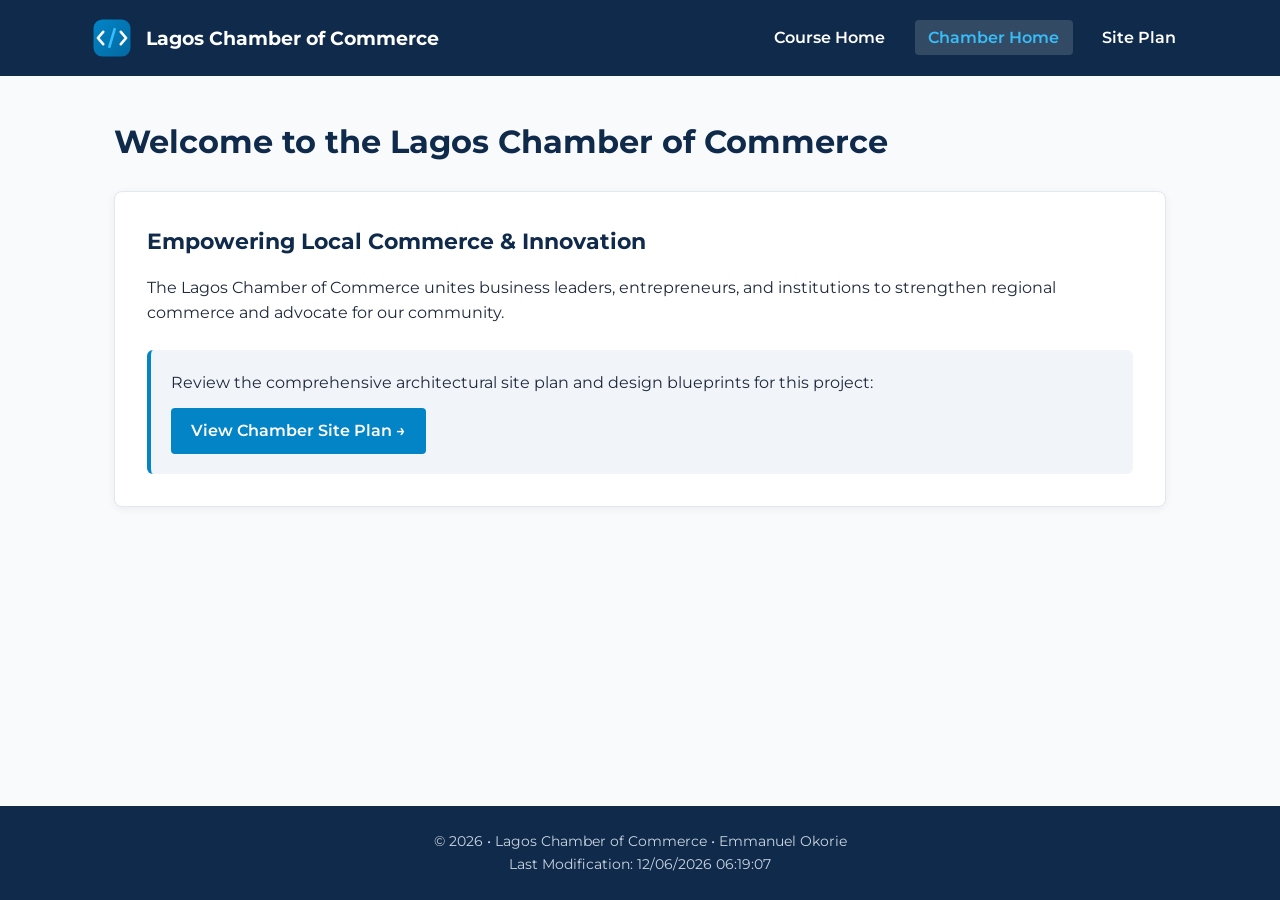
==== chamber/index.html @ 78b1a52f "Initial commit: WDD 231 Course Home Page and Chamber Project" ====
<!DOCTYPE html>
<html lang="en">
<head>
  <meta charset="UTF-8">
  <meta name="viewport" content="width=device-width, initial-scale=1.0">
  <title>Lagos Chamber of Commerce - Hub for Community & Business</title>
  <meta name="description" content="Lagos Chamber of Commerce supports local economic growth, networking opportunities, and business directory services for local entrepreneurs.">
  <meta name="author" content="Emmanuel Okorie">
  <link rel="icon" href="../images/logo.svg" type="image/svg+xml">
  <link rel="preconnect" href="https://fonts.googleapis.com">
  <link rel="preconnect" href="https://fonts.gstatic.com" crossorigin>
  <link href="https://fonts.googleapis.com/css2?family=Montserrat:wght@400;600;700&display=swap" rel="stylesheet">
  <link rel="stylesheet" href="styles/chamber.css">
  <script src="../scripts/date.js" defer></script>
</head>
<body>
  <header>
    <div class="header-container">
      <div class="brand">
        <img src="../images/logo.svg" alt="Lagos Chamber Logo" width="44" height="44">
        <span>Lagos Chamber of Commerce</span>
      </div>
      <nav>
        <ul>
          <li><a href="../index.html">Course Home</a></li>
          <li><a href="index.html" class="active">Chamber Home</a></li>
          <li><a href="siteplan.html">Site Plan</a></li>
        </ul>
      </nav>
    </div>
  </header>

  <main>
    <h1>Welcome to the Lagos Chamber of Commerce</h1>
    <section class="intro-section">
      <h2>Empowering Local Commerce & Innovation</h2>
      <p>
        The Lagos Chamber of Commerce unites business leaders, entrepreneurs, and institutions to strengthen regional commerce and advocate for our community.
      </p>
      <div class="action-box">
        <p>Review the comprehensive architectural site plan and design blueprints for this project:</p>
        <a href="siteplan.html" class="btn-primary">View Chamber Site Plan &rarr;</a>
      </div>
    </section>
  </main>

  <footer>
    <p>&copy; <span id="currentyear"></span> &bull; Lagos Chamber of Commerce &bull; Emmanuel Okorie</p>
    <p id="lastModified"></p>
  </footer>
</body>
</html>
---- chamber/styles/chamber.css ----
/* Chamber Portal CSS */
:root {
  --primary-color: #0f2a4a;
  --accent-color: #0284c7;
  --bg-page: #f8fafc;
  --bg-card: #ffffff;
  --text-main: #1e293b;
  --text-light: #ffffff;
  --font-family: 'Montserrat', system-ui, sans-serif;
}

*, *::before, *::after {
  box-sizing: border-box;
  margin: 0;
  padding: 0;
}

body {
  font-family: var(--font-family);
  background-color: var(--bg-page);
  color: var(--text-main);
  line-height: 1.6;
  min-height: 100vh;
  display: flex;
  flex-direction: column;
}

header {
  background-color: var(--primary-color);
  color: var(--text-light);
  padding: 1rem 1.5rem;
}

.header-container {
  max-width: 1100px;
  margin: 0 auto;
  display: flex;
  justify-content: space-between;
  align-items: center;
  flex-wrap: wrap;
  gap: 1rem;
}

.brand {
  display: flex;
  align-items: center;
  gap: 0.75rem;
  font-weight: 700;
  font-size: 1.2rem;
}

nav ul {
  display: flex;
  list-style: none;
  gap: 1rem;
}

nav a {
  color: var(--text-light);
  text-decoration: none;
  font-weight: 600;
  padding: 0.5rem 0.85rem;
  border-radius: 4px;
  transition: all 0.2s ease;
}

nav a:hover,
nav a.active {
  background-color: rgba(255, 255, 255, 0.15);
  color: #38bdf8;
}

main {
  flex: 1;
  max-width: 1100px;
  width: 100%;
  margin: 0 auto;
  padding: 2.5rem 1.5rem;
}

h1 {
  font-size: 2rem;
  color: var(--primary-color);
  margin-bottom: 1.5rem;
}

.intro-section {
  background-color: var(--bg-card);
  padding: 2rem;
  border-radius: 8px;
  box-shadow: 0 2px 8px rgba(0, 0, 0, 0.06);
  border: 1px solid #e2e8f0;
}

.intro-section h2 {
  font-size: 1.35rem;
  color: var(--primary-color);
  margin-bottom: 1rem;
}

.action-box {
  margin-top: 1.5rem;
  padding: 1.25rem;
  background-color: #f1f5f9;
  border-radius: 6px;
  border-left: 4px solid var(--accent-color);
}

.action-box p {
  margin-bottom: 0.75rem;
}

.btn-primary {
  display: inline-block;
  background-color: var(--accent-color);
  color: var(--text-light);
  padding: 0.65rem 1.25rem;
  border-radius: 4px;
  text-decoration: none;
  font-weight: 600;
  transition: background-color 0.2s ease;
}

.btn-primary:hover {
  background-color: #0369a1;
}

footer {
  background-color: var(--primary-color);
  color: #cbd5e1;
  text-align: center;
  padding: 1.5rem;
  margin-top: auto;
  font-size: 0.9rem;
}
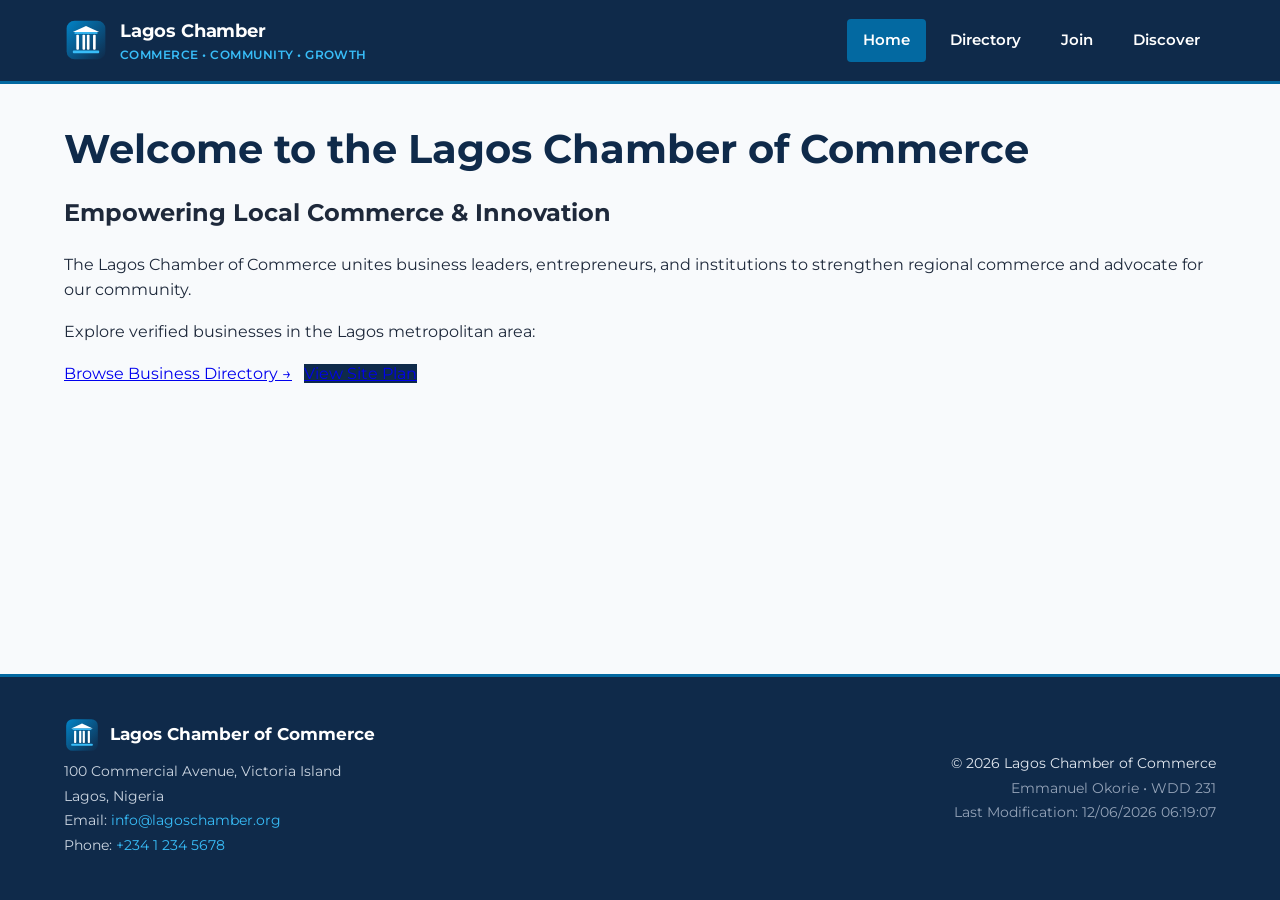
==== commit 30fe8038: "Implement Chamber of Commerce directory page with JSON data, grid/list toggle, and responsive styles" ====
--- a/chamber/index.html
+++ b/chamber/index.html
@@ -6,25 +6,35 @@
   <title>Lagos Chamber of Commerce - Hub for Community & Business</title>
   <meta name="description" content="Lagos Chamber of Commerce supports local economic growth, networking opportunities, and business directory services for local entrepreneurs.">
   <meta name="author" content="Emmanuel Okorie">
-  <link rel="icon" href="../images/logo.svg" type="image/svg+xml">
+  <!-- Favicon -->
+  <link rel="icon" href="images/favicon.ico" sizes="any">
+  <link rel="icon" href="images/favicon.svg" type="image/svg+xml">
   <link rel="preconnect" href="https://fonts.googleapis.com">
   <link rel="preconnect" href="https://fonts.gstatic.com" crossorigin>
   <link href="https://fonts.googleapis.com/css2?family=Montserrat:wght@400;600;700&display=swap" rel="stylesheet">
-  <link rel="stylesheet" href="styles/chamber.css">
-  <script src="../scripts/date.js" defer></script>
+  <link rel="stylesheet" href="styles/normalize.css">
+  <link rel="stylesheet" href="styles/small.css">
+  <link rel="stylesheet" href="styles/larger.css">
+  <script src="scripts/navigation.js" defer></script>
+  <script src="scripts/date.js" defer></script>
 </head>
 <body>
   <header>
     <div class="header-container">
-      <div class="brand">
-        <img src="../images/logo.svg" alt="Lagos Chamber Logo" width="44" height="44">
-        <span>Lagos Chamber of Commerce</span>
-      </div>
-      <nav>
+      <a href="index.html" class="brand" aria-label="Lagos Chamber of Commerce Home">
+        <img src="images/logo.svg" alt="Lagos Chamber of Commerce Logo" width="44" height="44">
+        <div class="brand-text">
+          <span class="brand-title">Lagos Chamber</span>
+          <span class="brand-subtitle">Commerce &bull; Community &bull; Growth</span>
+        </div>
+      </a>
+      <button id="menu-button" class="menu-btn" aria-label="Toggle navigation menu" aria-expanded="false">&#9776;</button>
+      <nav id="nav-menu">
         <ul>
-          <li><a href="../index.html">Course Home</a></li>
-          <li><a href="index.html" class="active">Chamber Home</a></li>
-          <li><a href="siteplan.html">Site Plan</a></li>
+          <li><a href="index.html" class="active">Home</a></li>
+          <li><a href="directory.html">Directory</a></li>
+          <li><a href="join.html">Join</a></li>
+          <li><a href="discover.html">Discover</a></li>
         </ul>
       </nav>
     </div>
@@ -38,15 +48,31 @@
         The Lagos Chamber of Commerce unites business leaders, entrepreneurs, and institutions to strengthen regional commerce and advocate for our community.
       </p>
       <div class="action-box">
-        <p>Review the comprehensive architectural site plan and design blueprints for this project:</p>
-        <a href="siteplan.html" class="btn-primary">View Chamber Site Plan &rarr;</a>
+        <p>Explore verified businesses in the Lagos metropolitan area:</p>
+        <a href="directory.html" class="btn-primary">Browse Business Directory &rarr;</a>
+        <a href="siteplan.html" class="btn-primary" style="margin-left: 0.5rem; background-color: #0f2a4a;">View Site Plan</a>
       </div>
     </section>
   </main>
 
   <footer>
-    <p>&copy; <span id="currentyear"></span> &bull; Lagos Chamber of Commerce &bull; Emmanuel Okorie</p>
-    <p id="lastModified"></p>
+    <div class="footer-container">
+      <div class="footer-info">
+        <div class="footer-brand">
+          <img src="images/logo.svg" alt="Lagos Chamber of Commerce Emblem" width="36" height="36">
+          <p>Lagos Chamber of Commerce</p>
+        </div>
+        <p>100 Commercial Avenue, Victoria Island</p>
+        <p>Lagos, Nigeria</p>
+        <p>Email: <a href="mailto:info@lagoschamber.org">info@lagoschamber.org</a></p>
+        <p>Phone: <a href="tel:+23412345678">+234 1 234 5678</a></p>
+      </div>
+      <div class="footer-dev">
+        <p>&copy; <span id="currentyear"></span> Lagos Chamber of Commerce</p>
+        <p>Emmanuel Okorie &bull; WDD 231</p>
+        <p id="lastModified"></p>
+      </div>
+    </div>
   </footer>
 </body>
 </html>
--- a/chamber/styles/small.css
+++ b/chamber/styles/small.css
@@ -0,0 +1,529 @@
+/* ==========================================================================
+   Lagos Chamber of Commerce - Mobile First Styles (small.css)
+   ========================================================================== */
+
+:root {
+  --primary-color: #0f2a4a;
+  --primary-light: #1e3a5f;
+  --accent-color: #0369a1;
+  --accent-hover: #075985;
+  --accent-light: #38bdf8;
+  --gold-color: #854d0e;
+  --gold-bg: #fef9c3;
+  --silver-color: #334155;
+  --silver-bg: #e2e8f0;
+  --member-color: #166534;
+  --member-bg: #dcfce7;
+  --bg-page: #f8fafc;
+  --bg-card: #ffffff;
+  --text-main: #1e293b;
+  --text-muted: #475569;
+  --text-light: #ffffff;
+  --border-color: #cbd5e1;
+  --border-light: #e2e8f0;
+  --font-family: 'Montserrat', system-ui, -apple-system, sans-serif;
+  --radius-sm: 4px;
+  --radius-md: 8px;
+  --radius-lg: 12px;
+  --shadow-sm: 0 1px 3px rgba(0, 0, 0, 0.08);
+  --shadow-md: 0 4px 6px -1px rgba(0, 0, 0, 0.1), 0 2px 4px -1px rgba(0, 0, 0, 0.06);
+}
+
+*, *::before, *::after {
+  box-sizing: border-box;
+}
+
+html {
+  font-size: 16px;
+  scroll-behavior: smooth;
+}
+
+body {
+  font-family: var(--font-family);
+  background-color: var(--bg-page);
+  color: var(--text-main);
+  line-height: 1.6;
+  min-height: 100vh;
+  display: flex;
+  flex-direction: column;
+  margin: 0;
+  padding: 0;
+  overflow-x: hidden;
+}
+
+/* Header & Branding */
+header {
+  background-color: var(--primary-color);
+  color: var(--text-light);
+  border-bottom: 3px solid var(--accent-color);
+  width: 100%;
+}
+
+.header-container {
+  max-width: 1200px;
+  margin: 0 auto;
+  padding: 0.75rem 1rem;
+  display: flex;
+  align-items: center;
+  justify-content: space-between;
+  flex-wrap: wrap;
+}
+
+.brand {
+  display: flex;
+  align-items: center;
+  gap: 0.75rem;
+  text-decoration: none;
+  color: var(--text-light);
+}
+
+.brand img {
+  width: 44px;
+  height: 44px;
+  display: block;
+}
+
+.brand-text {
+  display: flex;
+  flex-direction: column;
+}
+
+.brand-title {
+  font-size: 1.15rem;
+  font-weight: 700;
+  letter-spacing: -0.01em;
+  color: var(--text-light);
+}
+
+.brand-subtitle {
+  font-size: 0.75rem;
+  color: var(--accent-light);
+  font-weight: 600;
+  letter-spacing: 0.04em;
+  text-transform: uppercase;
+}
+
+/* Responsive Navigation */
+.menu-btn {
+  background: transparent;
+  color: var(--text-light);
+  border: 2px solid var(--accent-light);
+  border-radius: var(--radius-sm);
+  font-size: 1.4rem;
+  line-height: 1;
+  padding: 0.4rem 0.65rem;
+  cursor: pointer;
+  display: block;
+  transition: background-color 0.2s ease, color 0.2s ease;
+}
+
+.menu-btn:hover,
+.menu-btn:focus-visible {
+  background-color: rgba(255, 255, 255, 0.15);
+  outline: 2px solid var(--accent-light);
+  outline-offset: 2px;
+}
+
+nav {
+  display: none;
+  width: 100%;
+}
+
+nav.open {
+  display: block;
+  margin-top: 0.75rem;
+  padding-top: 0.75rem;
+  border-top: 1px solid rgba(255, 255, 255, 0.15);
+}
+
+nav ul {
+  list-style: none;
+  margin: 0;
+  padding: 0;
+  display: flex;
+  flex-direction: column;
+  gap: 0.25rem;
+}
+
+nav li {
+  width: 100%;
+}
+
+nav a {
+  display: block;
+  padding: 0.75rem 1rem;
+  color: var(--text-light);
+  text-decoration: none;
+  font-weight: 600;
+  border-radius: var(--radius-sm);
+  transition: background-color 0.2s ease, color 0.2s ease;
+}
+
+nav a:hover,
+nav a:focus-visible {
+  background-color: rgba(255, 255, 255, 0.15);
+  color: var(--accent-light);
+  outline: 2px solid var(--accent-light);
+}
+
+nav a.active {
+  background-color: var(--accent-color);
+  color: var(--text-light);
+}
+
+/* Main Content Area */
+main {
+  flex: 1;
+  width: 100%;
+  max-width: 1200px;
+  margin: 0 auto;
+  padding: 1.5rem 1rem 2.5rem;
+}
+
+.page-intro {
+  margin-bottom: 1.5rem;
+  text-align: center;
+}
+
+h1 {
+  font-size: 1.85rem;
+  font-weight: 700;
+  color: var(--primary-color);
+  margin: 0 0 0.5rem;
+  line-height: 1.25;
+}
+
+.page-description {
+  color: var(--text-muted);
+  font-size: 1rem;
+  max-width: 720px;
+  margin: 0 auto;
+}
+
+/* View Switch Controls */
+.view-controls {
+  display: flex;
+  justify-content: center;
+  align-items: center;
+  gap: 0.75rem;
+  margin: 1.5rem 0 2rem;
+}
+
+.view-controls button {
+  background-color: #ffffff;
+  color: var(--text-main);
+  border: 2px solid var(--border-color);
+  padding: 0.55rem 1.25rem;
+  border-radius: var(--radius-sm);
+  font-size: 0.95rem;
+  font-weight: 600;
+  cursor: pointer;
+  display: inline-flex;
+  align-items: center;
+  gap: 0.5rem;
+  transition: all 0.2s ease;
+}
+
+.view-controls button:hover,
+.view-controls button:focus-visible {
+  border-color: var(--accent-color);
+  color: var(--accent-color);
+  outline: 2px solid var(--accent-color);
+  outline-offset: 2px;
+}
+
+.view-controls button.active {
+  background-color: var(--accent-color);
+  border-color: var(--accent-color);
+  color: var(--text-light);
+  box-shadow: var(--shadow-sm);
+}
+
+/* Member Directory Container */
+#directory-container {
+  width: 100%;
+  transition: opacity 0.2s ease;
+}
+
+/* ==========================================================================
+   Grid View Styles
+   ========================================================================== */
+#directory-container.grid-view {
+  display: grid;
+  grid-template-columns: 1fr;
+  gap: 1.5rem;
+}
+
+.grid-view .member-card {
+  background-color: var(--bg-card);
+  border-radius: var(--radius-md);
+  border: 1px solid var(--border-light);
+  box-shadow: var(--shadow-sm);
+  overflow: hidden;
+  display: flex;
+  flex-direction: column;
+  transition: transform 0.2s ease, box-shadow 0.2s ease;
+}
+
+.grid-view .member-card:hover {
+  transform: translateY(-3px);
+  box-shadow: var(--shadow-md);
+  border-color: var(--border-color);
+}
+
+.grid-view .card-image-wrap {
+  width: 100%;
+  background-color: #0f172a;
+  overflow: hidden;
+  display: flex;
+  align-items: center;
+  justify-content: center;
+}
+
+.grid-view .card-image-wrap img {
+  width: 100%;
+  height: auto;
+  aspect-ratio: 16 / 9;
+  object-fit: cover;
+  display: block;
+}
+
+.grid-view .card-content {
+  padding: 1.25rem;
+  display: flex;
+  flex-direction: column;
+  flex: 1;
+  gap: 0.5rem;
+}
+
+.grid-view .card-header {
+  display: flex;
+  justify-content: space-between;
+  align-items: flex-start;
+  gap: 0.5rem;
+  margin-bottom: 0.25rem;
+  flex-wrap: wrap;
+}
+
+.member-name {
+  font-size: 1.25rem;
+  font-weight: 700;
+  color: var(--primary-color);
+  margin: 0;
+  line-height: 1.3;
+}
+
+.membership-badge {
+  display: inline-block;
+  font-size: 0.75rem;
+  font-weight: 700;
+  text-transform: uppercase;
+  letter-spacing: 0.05em;
+  padding: 0.25rem 0.6rem;
+  border-radius: 9999px;
+  white-space: nowrap;
+}
+
+.level-gold {
+  background-color: var(--gold-bg);
+  color: var(--gold-color);
+  border: 1px solid #facc15;
+}
+
+.level-silver {
+  background-color: var(--silver-bg);
+  color: var(--silver-color);
+  border: 1px solid #94a3b8;
+}
+
+.level-member {
+  background-color: var(--member-bg);
+  color: var(--member-color);
+  border: 1px solid #86efac;
+}
+
+.member-tagline {
+  font-size: 0.9rem;
+  color: var(--text-muted);
+  font-style: italic;
+  margin: 0;
+}
+
+.member-category,
+.member-address,
+.member-phone {
+  font-size: 0.9rem;
+  color: var(--text-main);
+  margin: 0;
+}
+
+.member-phone a {
+  color: var(--accent-color);
+  text-decoration: none;
+  font-weight: 600;
+}
+
+.member-phone a:hover,
+.member-phone a:focus-visible {
+  text-decoration: underline;
+}
+
+.member-website {
+  margin-top: auto;
+  padding-top: 0.75rem;
+}
+
+.member-website a {
+  display: inline-block;
+  color: var(--accent-color);
+  font-weight: 600;
+  text-decoration: none;
+  font-size: 0.92rem;
+  transition: color 0.2s ease, transform 0.2s ease;
+}
+
+.member-website a:hover,
+.member-website a:focus-visible {
+  color: var(--accent-hover);
+  text-decoration: underline;
+  transform: translateX(2px);
+}
+
+/* ==========================================================================
+   List View Styles (without images per rubric requirements)
+   ========================================================================== */
+#directory-container.list-view {
+  display: flex;
+  flex-direction: column;
+  gap: 0.6rem;
+}
+
+.list-view .card-image-wrap {
+  display: none;
+}
+
+.list-view .member-card {
+  background-color: var(--bg-card);
+  border: 1px solid var(--border-light);
+  border-radius: var(--radius-sm);
+  padding: 1rem 1.25rem;
+  box-shadow: var(--shadow-sm);
+  transition: background-color 0.2s ease, border-color 0.2s ease;
+}
+
+/* Zebra striping in list view */
+.list-view .member-card:nth-child(even) {
+  background-color: #f1f5f9;
+}
+
+.list-view .member-card:hover {
+  background-color: #e2e8f0;
+  border-color: var(--border-color);
+}
+
+.list-view .card-content {
+  display: flex;
+  flex-direction: column;
+  gap: 0.35rem;
+}
+
+.list-view .card-header {
+  display: flex;
+  justify-content: space-between;
+  align-items: center;
+  gap: 0.5rem;
+  flex-wrap: wrap;
+}
+
+.list-view .member-name {
+  font-size: 1.15rem;
+}
+
+.list-view .member-tagline {
+  display: none;
+}
+
+.list-view .member-website {
+  margin-top: 0.25rem;
+  padding-top: 0;
+}
+
+/* Error Message */
+.error-msg {
+  background-color: #fef2f2;
+  color: #991b1b;
+  border: 1px solid #fecaca;
+  padding: 1rem 1.25rem;
+  border-radius: var(--radius-md);
+  text-align: center;
+  font-weight: 600;
+}
+
+/* Footer */
+footer {
+  background-color: var(--primary-color);
+  color: #cbd5e1;
+  border-top: 3px solid var(--accent-color);
+  width: 100%;
+  margin-top: auto;
+  font-size: 0.9rem;
+}
+
+.footer-container {
+  max-width: 1200px;
+  margin: 0 auto;
+  padding: 2rem 1rem;
+  display: flex;
+  flex-direction: column;
+  gap: 1.75rem;
+}
+
+.footer-brand {
+  display: flex;
+  align-items: center;
+  gap: 0.65rem;
+  margin-bottom: 0.5rem;
+}
+
+.footer-brand img {
+  width: 36px;
+  height: 36px;
+  display: block;
+}
+
+.footer-brand p {
+  font-size: 1.05rem;
+  font-weight: 700;
+  color: var(--text-light);
+  margin: 0;
+}
+
+.footer-info p,
+.footer-dev p {
+  margin: 0.2rem 0;
+  line-height: 1.5;
+}
+
+.footer-info strong {
+  color: var(--text-light);
+}
+
+.footer-info a {
+  color: var(--accent-light);
+  text-decoration: none;
+}
+
+.footer-info a:hover,
+.footer-info a:focus-visible {
+  text-decoration: underline;
+}
+
+.footer-dev {
+  border-top: 1px solid rgba(255, 255, 255, 0.15);
+  padding-top: 1.25rem;
+  color: #94a3b8;
+}
+
+.footer-dev p:first-child {
+  color: #e2e8f0;
+}
--- a/chamber/styles/larger.css
+++ b/chamber/styles/larger.css
@@ -0,0 +1,118 @@
+/* ==========================================================================
+   Lagos Chamber of Commerce - Tablet & Desktop Styles (larger.css)
+   ========================================================================== */
+
+@media screen and (min-width: 640px) {
+  /* Grid Layout: 2 Columns on small tablets */
+  #directory-container.grid-view {
+    grid-template-columns: repeat(2, 1fr);
+  }
+}
+
+@media screen and (min-width: 768px) {
+  /* Header & Navigation */
+  .header-container {
+    padding: 1rem 1.5rem;
+    flex-wrap: nowrap;
+  }
+
+  .menu-btn {
+    display: none;
+  }
+
+  nav {
+    display: block;
+    width: auto;
+  }
+
+  nav ul {
+    flex-direction: row;
+    gap: 0.5rem;
+    align-items: center;
+  }
+
+  nav li {
+    width: auto;
+  }
+
+  nav a {
+    padding: 0.6rem 1rem;
+    font-size: 0.95rem;
+  }
+
+  /* Main layout */
+  main {
+    padding: 2.5rem 1.5rem 3.5rem;
+  }
+
+  h1 {
+    font-size: 2.25rem;
+  }
+
+  .page-description {
+    font-size: 1.05rem;
+  }
+
+  /* List View: Horizontal layout on tablets and desktop */
+  .list-view .card-content {
+    display: grid;
+    grid-template-columns: 1.8fr 1.3fr 1.8fr 1.2fr 1.1fr;
+    align-items: center;
+    gap: 1rem;
+  }
+
+  .list-view .card-header {
+    margin-bottom: 0;
+  }
+
+  .list-view .member-name {
+    font-size: 1.05rem;
+  }
+
+  .list-view .membership-badge {
+    display: inline-block;
+  }
+
+  .list-view .member-category {
+    font-size: 0.88rem;
+  }
+
+  .list-view .member-address {
+    font-size: 0.88rem;
+  }
+
+  .list-view .member-phone {
+    font-size: 0.88rem;
+  }
+
+  .list-view .member-website {
+    margin-top: 0;
+    text-align: right;
+  }
+
+  /* Footer Layout */
+  .footer-container {
+    flex-direction: row;
+    justify-content: space-between;
+    align-items: center;
+    padding: 2.5rem 1.5rem;
+  }
+
+  .footer-dev {
+    border-top: none;
+    padding-top: 0;
+    text-align: right;
+  }
+}
+
+@media screen and (min-width: 1024px) {
+  /* Grid Layout: 3 Columns on desktop */
+  #directory-container.grid-view {
+    grid-template-columns: repeat(3, 1fr);
+    gap: 1.75rem;
+  }
+
+  h1 {
+    font-size: 2.5rem;
+  }
+}
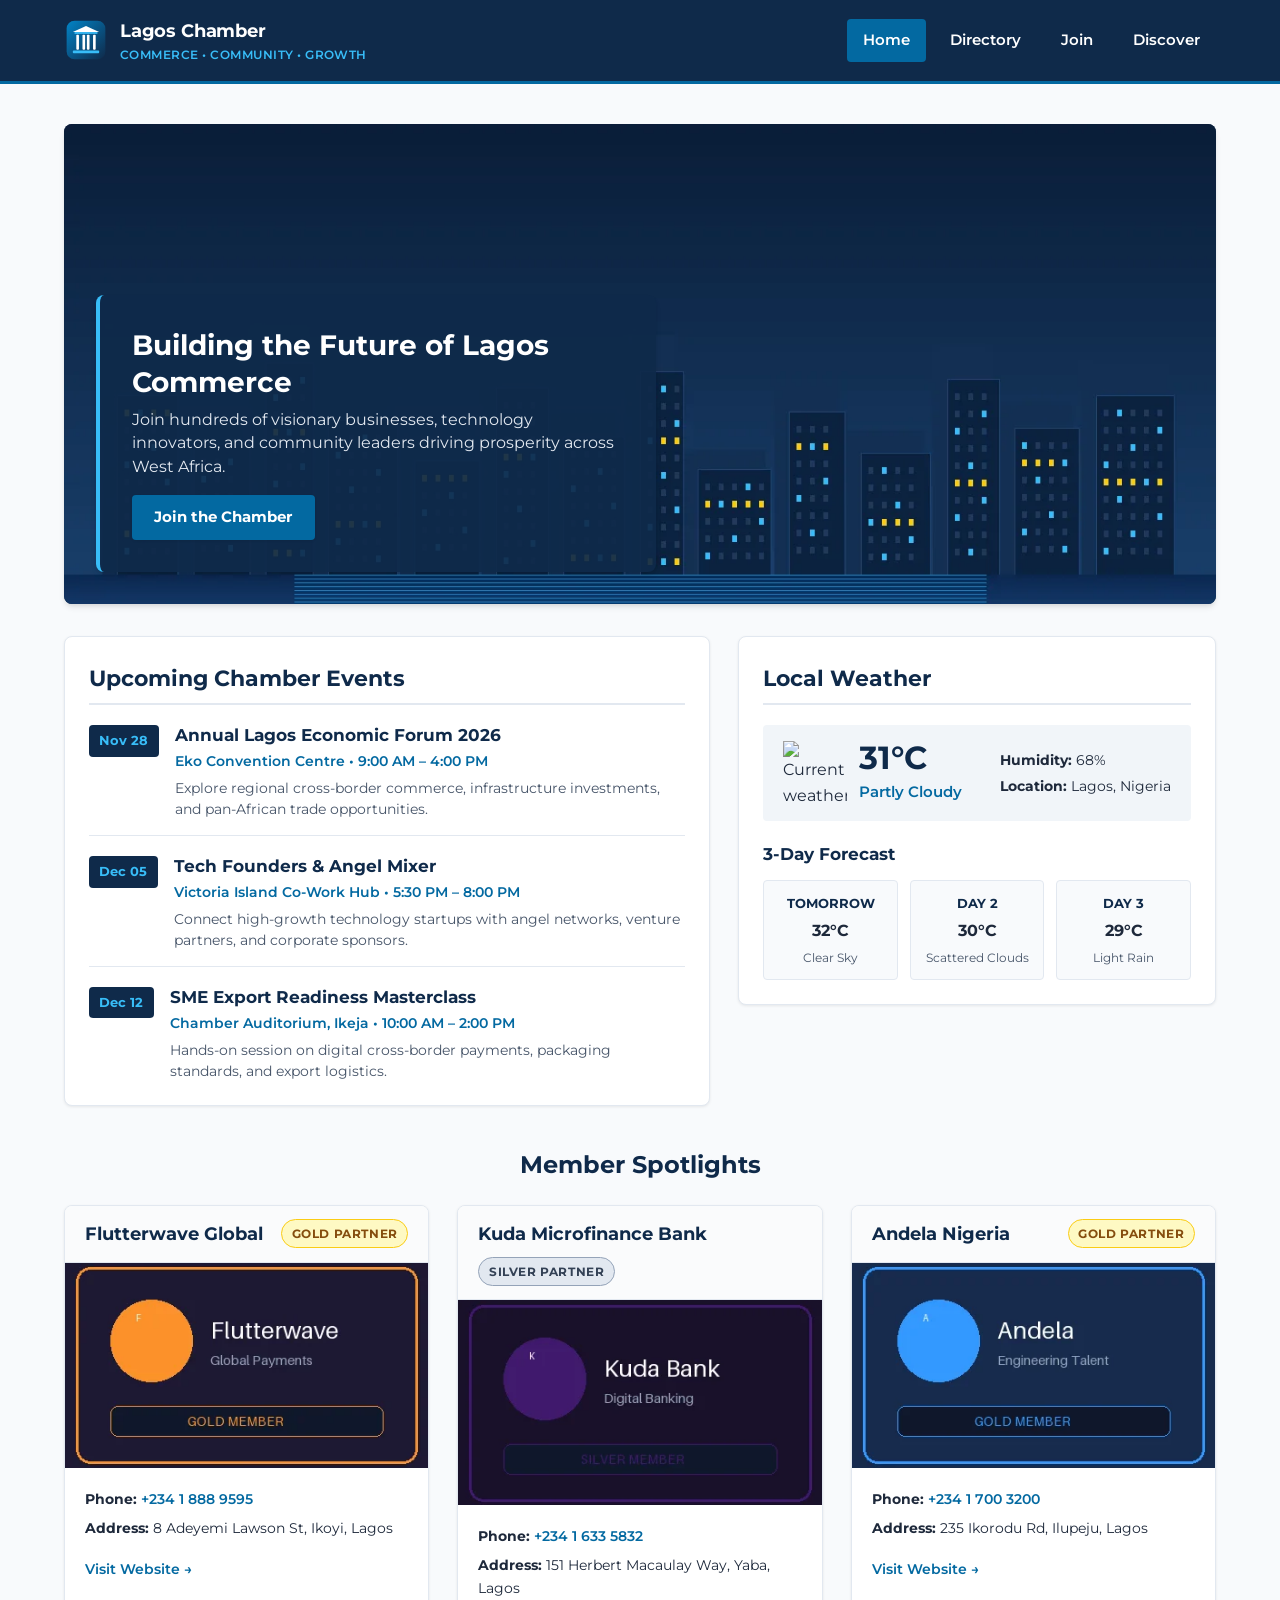
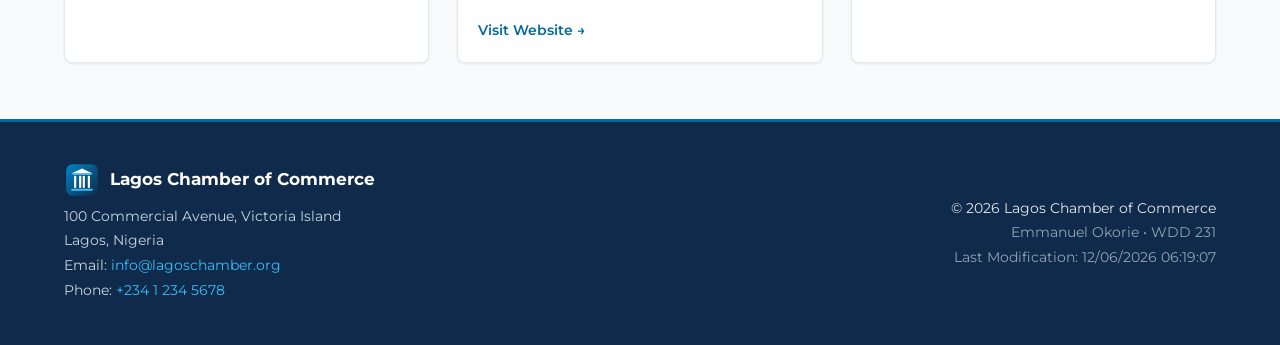
==== commit fe1aa5b2: "Implement W03 Chamber Home page with responsive hero, events, OpenWeatherMap API, and randomized mem" ====
--- a/chamber/index.html
+++ b/chamber/index.html
@@ -3,20 +3,34 @@
 <head>
   <meta charset="UTF-8">
   <meta name="viewport" content="width=device-width, initial-scale=1.0">
-  <title>Lagos Chamber of Commerce - Hub for Community & Business</title>
-  <meta name="description" content="Lagos Chamber of Commerce supports local economic growth, networking opportunities, and business directory services for local entrepreneurs.">
+  <title>Lagos Chamber of Commerce - Hub for Business &amp; Community</title>
+  <meta name="description" content="Welcome to the Lagos Chamber of Commerce. Discover local business events, member spotlights, weather forecasts, and networking opportunities in Lagos.">
   <meta name="author" content="Emmanuel Okorie">
+
   <!-- Favicon -->
   <link rel="icon" href="images/favicon.ico" sizes="any">
   <link rel="icon" href="images/favicon.svg" type="image/svg+xml">
+
+  <!-- Open Graph Meta Tags for Facebook & Social Media -->
+  <meta property="og:title" content="Lagos Chamber of Commerce - Home &amp; Community">
+  <meta property="og:description" content="Discover verified member spotlights, current economic events, local weather, and partnership opportunities across Lagos.">
+  <meta property="og:image" content="https://emmanuelokorie1.github.io/wdd231/chamber/images/chamber-og.webp">
+  <meta property="og:url" content="https://emmanuelokorie1.github.io/wdd231/chamber/index.html">
+
+  <!-- Google Fonts Preconnect and Stylesheet -->
   <link rel="preconnect" href="https://fonts.googleapis.com">
   <link rel="preconnect" href="https://fonts.gstatic.com" crossorigin>
   <link href="https://fonts.googleapis.com/css2?family=Montserrat:wght@400;600;700&display=swap" rel="stylesheet">
+
+  <!-- External Stylesheets -->
   <link rel="stylesheet" href="styles/normalize.css">
   <link rel="stylesheet" href="styles/small.css">
   <link rel="stylesheet" href="styles/larger.css">
+
+  <!-- External Deferred JavaScript -->
   <script src="scripts/navigation.js" defer></script>
   <script src="scripts/date.js" defer></script>
+  <script src="scripts/home.js" defer></script>
 </head>
 <body>
   <header>
@@ -41,16 +55,82 @@
   </header>
 
   <main>
-    <h1>Welcome to the Lagos Chamber of Commerce</h1>
-    <section class="intro-section">
-      <h2>Empowering Local Commerce & Innovation</h2>
-      <p>
-        The Lagos Chamber of Commerce unites business leaders, entrepreneurs, and institutions to strengthen regional commerce and advocate for our community.
-      </p>
-      <div class="action-box">
-        <p>Explore verified businesses in the Lagos metropolitan area:</p>
-        <a href="directory.html" class="btn-primary">Browse Business Directory &rarr;</a>
-        <a href="siteplan.html" class="btn-primary" style="margin-left: 0.5rem; background-color: #0f2a4a;">View Site Plan</a>
+    <h1 class="visually-hidden">Lagos Chamber of Commerce</h1>
+
+    <!-- Scalable Hero Banner with CTA Link positioned over image -->
+    <section class="hero-container" aria-label="Chamber Welcome and Call to Action">
+      <img src="images/hero-lagos.webp" alt="Lagos City Skyline and Lagoon Business Corridor" class="hero-img" width="1200" height="520">
+      <div class="hero-cta">
+        <h2>Building the Future of Lagos Commerce</h2>
+        <p>Join hundreds of visionary businesses, technology innovators, and community leaders driving prosperity across West Africa.</p>
+        <a href="join.html" class="btn-cta">Join the Chamber</a>
+      </div>
+    </section>
+
+    <!-- Content Columns: Events & Weather -->
+    <div class="home-columns">
+      <!-- Current Events Section -->
+      <section class="events-card" aria-labelledby="events-heading">
+        <h2 id="events-heading">Upcoming Chamber Events</h2>
+        <div class="events-list">
+          <article class="event-item">
+            <div class="event-badge">Nov 28</div>
+            <div class="event-details">
+              <h3>Annual Lagos Economic Forum 2026</h3>
+              <p class="event-meta">Eko Convention Centre &bull; 9:00 AM &ndash; 4:00 PM</p>
+              <p class="event-snippet">Explore regional cross-border commerce, infrastructure investments, and pan-African trade opportunities.</p>
+            </div>
+          </article>
+          <article class="event-item">
+            <div class="event-badge">Dec 05</div>
+            <div class="event-details">
+              <h3>Tech Founders &amp; Angel Mixer</h3>
+              <p class="event-meta">Victoria Island Co-Work Hub &bull; 5:30 PM &ndash; 8:00 PM</p>
+              <p class="event-snippet">Connect high-growth technology startups with angel networks, venture partners, and corporate sponsors.</p>
+            </div>
+          </article>
+          <article class="event-item">
+            <div class="event-badge">Dec 12</div>
+            <div class="event-details">
+              <h3>SME Export Readiness Masterclass</h3>
+              <p class="event-meta">Chamber Auditorium, Ikeja &bull; 10:00 AM &ndash; 2:00 PM</p>
+              <p class="event-snippet">Hands-on session on digital cross-border payments, packaging standards, and export logistics.</p>
+            </div>
+          </article>
+        </div>
+      </section>
+
+      <!-- Weather Section using OpenWeatherMap API -->
+      <section class="weather-card" aria-labelledby="weather-heading">
+        <h2 id="weather-heading">Local Weather</h2>
+        <div class="weather-box">
+          <div class="current-weather">
+            <img id="weather-icon" src="https://openweathermap.org/img/wn/02d@2x.png" alt="Current weather condition" width="64" height="64">
+            <div class="weather-main-info">
+              <span id="current-temp" class="weather-temp">--&deg;C</span>
+              <p id="weather-desc" class="weather-desc">Loading weather...</p>
+            </div>
+          </div>
+          <div class="weather-extra">
+            <p><strong>Humidity:</strong> <span id="humidity">--%</span></p>
+            <p><strong>Location:</strong> Lagos, Nigeria</p>
+          </div>
+        </div>
+
+        <div class="forecast-section">
+          <h3>3-Day Forecast</h3>
+          <div id="forecast-container" class="forecast-grid">
+            <!-- Dynamically populated by home.js -->
+          </div>
+        </div>
+      </section>
+    </div>
+
+    <!-- Member Spotlights Section (2-3 Gold or Silver Members randomly loaded) -->
+    <section class="spotlights-section" aria-labelledby="spotlight-heading">
+      <h2 id="spotlight-heading">Member Spotlights</h2>
+      <div id="spotlight-container" class="spotlight-grid">
+        <!-- Dynamically populated by home.js from data/members.json -->
       </div>
     </section>
   </main>
--- a/chamber/styles/small.css
+++ b/chamber/styles/small.css
@@ -527,3 +527,368 @@
 .footer-dev p:first-child {
   color: #e2e8f0;
 }
+
+
+/* ==========================================================================
+   Home Page Styles (Hero, Events, Weather, Spotlights)
+   ========================================================================== */
+
+.visually-hidden {
+  position: absolute;
+  width: 1px;
+  height: 1px;
+  padding: 0;
+  margin: -1px;
+  overflow: hidden;
+  clip: rect(0, 0, 0, 0);
+  white-space: nowrap;
+  border: 0;
+}
+
+/* Scalable Hero Image Banner with Overlay CTA */
+.hero-container {
+  position: relative;
+  width: 100%;
+  border-radius: var(--radius-md);
+  overflow: hidden;
+  margin-bottom: 2rem;
+  box-shadow: var(--shadow-md);
+  background-color: var(--primary-color);
+}
+
+.hero-img {
+  width: 100%;
+  height: auto;
+  display: block;
+  object-fit: cover;
+  aspect-ratio: 16 / 9;
+  max-height: 480px;
+}
+
+.hero-cta {
+  position: absolute;
+  bottom: 1rem;
+  left: 1rem;
+  right: 1rem;
+  background-color: rgba(15, 42, 74, 0.92);
+  color: var(--text-light);
+  padding: 1.25rem;
+  border-radius: var(--radius-md);
+  border-left: 4px solid var(--accent-light);
+  box-shadow: var(--shadow-md);
+}
+
+.hero-cta h2 {
+  font-size: 1.25rem;
+  font-weight: 700;
+  margin: 0 0 0.5rem;
+  color: var(--text-light);
+  line-height: 1.3;
+}
+
+.hero-cta p {
+  font-size: 0.9rem;
+  margin: 0 0 1rem;
+  color: #e2e8f0;
+  line-height: 1.5;
+}
+
+.btn-cta {
+  display: inline-block;
+  background-color: var(--accent-color);
+  color: var(--text-light);
+  font-weight: 700;
+  text-decoration: none;
+  padding: 0.65rem 1.4rem;
+  border-radius: var(--radius-sm);
+  font-size: 0.95rem;
+  transition: background-color 0.2s ease, transform 0.2s ease;
+  box-shadow: var(--shadow-sm);
+}
+
+.btn-cta:hover,
+.btn-cta:focus-visible {
+  background-color: var(--accent-hover);
+  transform: translateY(-2px);
+  outline: 2px solid var(--accent-light);
+  outline-offset: 2px;
+}
+
+/* Home Multi-Column Container */
+.home-columns {
+  display: flex;
+  flex-direction: column;
+  gap: 2rem;
+  margin-bottom: 2.5rem;
+}
+
+/* Cards (Events & Weather) */
+.events-card,
+.weather-card {
+  background-color: var(--bg-card);
+  border-radius: var(--radius-md);
+  border: 1px solid var(--border-light);
+  padding: 1.5rem;
+  box-shadow: var(--shadow-sm);
+}
+
+.events-card h2,
+.weather-card h2 {
+  font-size: 1.35rem;
+  color: var(--primary-color);
+  margin: 0 0 1.25rem;
+  border-bottom: 2px solid var(--border-light);
+  padding-bottom: 0.5rem;
+}
+
+/* Current Events */
+.events-list {
+  display: flex;
+  flex-direction: column;
+  gap: 1.25rem;
+}
+
+.event-item {
+  display: flex;
+  gap: 1rem;
+  align-items: flex-start;
+  padding-bottom: 1rem;
+  border-bottom: 1px solid var(--border-light);
+}
+
+.event-item:last-child {
+  border-bottom: none;
+  padding-bottom: 0;
+}
+
+.event-badge {
+  background-color: var(--primary-color);
+  color: var(--accent-light);
+  font-weight: 700;
+  font-size: 0.8rem;
+  padding: 0.5rem 0.65rem;
+  border-radius: var(--radius-sm);
+  text-align: center;
+  white-space: nowrap;
+  line-height: 1.2;
+}
+
+.event-details h3 {
+  font-size: 1.05rem;
+  color: var(--primary-color);
+  margin: 0 0 0.25rem;
+  line-height: 1.3;
+}
+
+.event-meta {
+  font-size: 0.85rem;
+  color: var(--accent-color);
+  font-weight: 600;
+  margin: 0 0 0.35rem;
+}
+
+.event-snippet {
+  font-size: 0.88rem;
+  color: var(--text-muted);
+  margin: 0;
+  line-height: 1.45;
+}
+
+/* Weather Component */
+.weather-box {
+  display: flex;
+  flex-wrap: wrap;
+  justify-content: space-between;
+  align-items: center;
+  gap: 1rem;
+  background-color: #f1f5f9;
+  padding: 1rem 1.25rem;
+  border-radius: var(--radius-sm);
+  margin-bottom: 1.25rem;
+}
+
+.current-weather {
+  display: flex;
+  align-items: center;
+  gap: 0.75rem;
+}
+
+.current-weather img {
+  display: block;
+  width: 64px;
+  height: 64px;
+}
+
+.weather-temp {
+  font-size: 2rem;
+  font-weight: 700;
+  color: var(--primary-color);
+  line-height: 1;
+}
+
+.weather-desc {
+  font-size: 0.95rem;
+  color: var(--accent-color);
+  font-weight: 600;
+  margin: 0.25rem 0 0;
+}
+
+.weather-extra p {
+  font-size: 0.88rem;
+  margin: 0.2rem 0;
+  color: var(--text-main);
+}
+
+.forecast-section h3 {
+  font-size: 1.05rem;
+  color: var(--primary-color);
+  margin: 0 0 0.75rem;
+}
+
+.forecast-grid {
+  display: grid;
+  grid-template-columns: repeat(3, 1fr);
+  gap: 0.75rem;
+}
+
+.forecast-day {
+  background-color: #f8fafc;
+  border: 1px solid var(--border-light);
+  border-radius: var(--radius-sm);
+  padding: 0.75rem 0.5rem;
+  text-align: center;
+  display: flex;
+  flex-direction: column;
+  align-items: center;
+  gap: 0.25rem;
+}
+
+.forecast-label {
+  font-size: 0.82rem;
+  font-weight: 700;
+  color: var(--primary-color);
+  text-transform: uppercase;
+}
+
+.forecast-day img {
+  width: 40px;
+  height: 40px;
+  display: block;
+}
+
+.forecast-temp {
+  font-size: 1rem;
+  color: var(--text-main);
+}
+
+.forecast-desc {
+  font-size: 0.75rem;
+  color: var(--text-muted);
+  text-transform: capitalize;
+}
+
+/* Spotlights Section */
+.spotlights-section {
+  margin-top: 1rem;
+}
+
+.spotlights-section h2 {
+  font-size: 1.5rem;
+  color: var(--primary-color);
+  margin: 0 0 1.25rem;
+  text-align: center;
+}
+
+.spotlight-grid {
+  display: grid;
+  grid-template-columns: 1fr;
+  gap: 1.5rem;
+}
+
+.spotlight-card {
+  background-color: var(--bg-card);
+  border-radius: var(--radius-md);
+  border: 1px solid var(--border-light);
+  box-shadow: var(--shadow-sm);
+  overflow: hidden;
+  display: flex;
+  flex-direction: column;
+  transition: transform 0.2s ease, box-shadow 0.2s ease;
+}
+
+.spotlight-card:hover {
+  transform: translateY(-3px);
+  box-shadow: var(--shadow-md);
+  border-color: var(--border-color);
+}
+
+.spotlight-header {
+  padding: 0.85rem 1.25rem;
+  display: flex;
+  justify-content: space-between;
+  align-items: center;
+  border-bottom: 1px solid var(--border-light);
+  background-color: #fafbfc;
+  gap: 0.5rem;
+  flex-wrap: wrap;
+}
+
+.spotlight-title {
+  font-size: 1.15rem;
+  color: var(--primary-color);
+  margin: 0;
+  font-weight: 700;
+}
+
+.spotlight-image-wrap {
+  width: 100%;
+  background-color: #0f172a;
+  overflow: hidden;
+  display: flex;
+  align-items: center;
+  justify-content: center;
+}
+
+.spotlight-image-wrap img {
+  width: 100%;
+  height: auto;
+  aspect-ratio: 16 / 9;
+  object-fit: cover;
+  display: block;
+}
+
+.spotlight-body {
+  padding: 1.25rem;
+  display: flex;
+  flex-direction: column;
+  gap: 0.4rem;
+  flex: 1;
+}
+
+.spotlight-body p {
+  font-size: 0.9rem;
+  margin: 0;
+  color: var(--text-main);
+}
+
+.spotlight-body a {
+  color: var(--accent-color);
+  text-decoration: none;
+  font-weight: 600;
+}
+
+.spotlight-body a:hover,
+.spotlight-body a:focus-visible {
+  text-decoration: underline;
+}
+
+.spotlight-website {
+  margin-top: auto;
+  padding-top: 0.75rem;
+}
+
+.spotlight-website a {
+  display: inline-block;
+  color: var(--accent-color);
+  font-weight: 600;
+}
--- a/chamber/styles/larger.css
+++ b/chamber/styles/larger.css
@@ -51,6 +51,37 @@
 
   .page-description {
     font-size: 1.05rem;
+  }
+
+  /* Home Hero CTA overlay on larger screens */
+  .hero-cta {
+    bottom: 2rem;
+    left: 2rem;
+    right: auto;
+    max-width: 520px;
+    padding: 1.75rem 2rem;
+  }
+
+  .hero-cta h2 {
+    font-size: 1.55rem;
+  }
+
+  .hero-cta p {
+    font-size: 0.98rem;
+  }
+
+  /* Home Multi-column Grid (Events & Weather side-by-side) */
+  .home-columns {
+    display: grid;
+    grid-template-columns: 1.15fr 0.85fr;
+    gap: 1.75rem;
+    align-items: start;
+  }
+
+  /* Spotlights 2 Columns on Tablet */
+  .spotlight-grid {
+    grid-template-columns: repeat(2, 1fr);
+    gap: 1.5rem;
   }
 
   /* List View: Horizontal layout on tablets and desktop */
@@ -112,6 +143,21 @@
     gap: 1.75rem;
   }
 
+  /* Spotlights: 3 Columns on desktop */
+  .spotlight-grid {
+    grid-template-columns: repeat(3, 1fr);
+    gap: 1.75rem;
+  }
+
+  .hero-cta {
+    max-width: 560px;
+    padding: 2rem;
+  }
+
+  .hero-cta h2 {
+    font-size: 1.75rem;
+  }
+
   h1 {
     font-size: 2.5rem;
   }
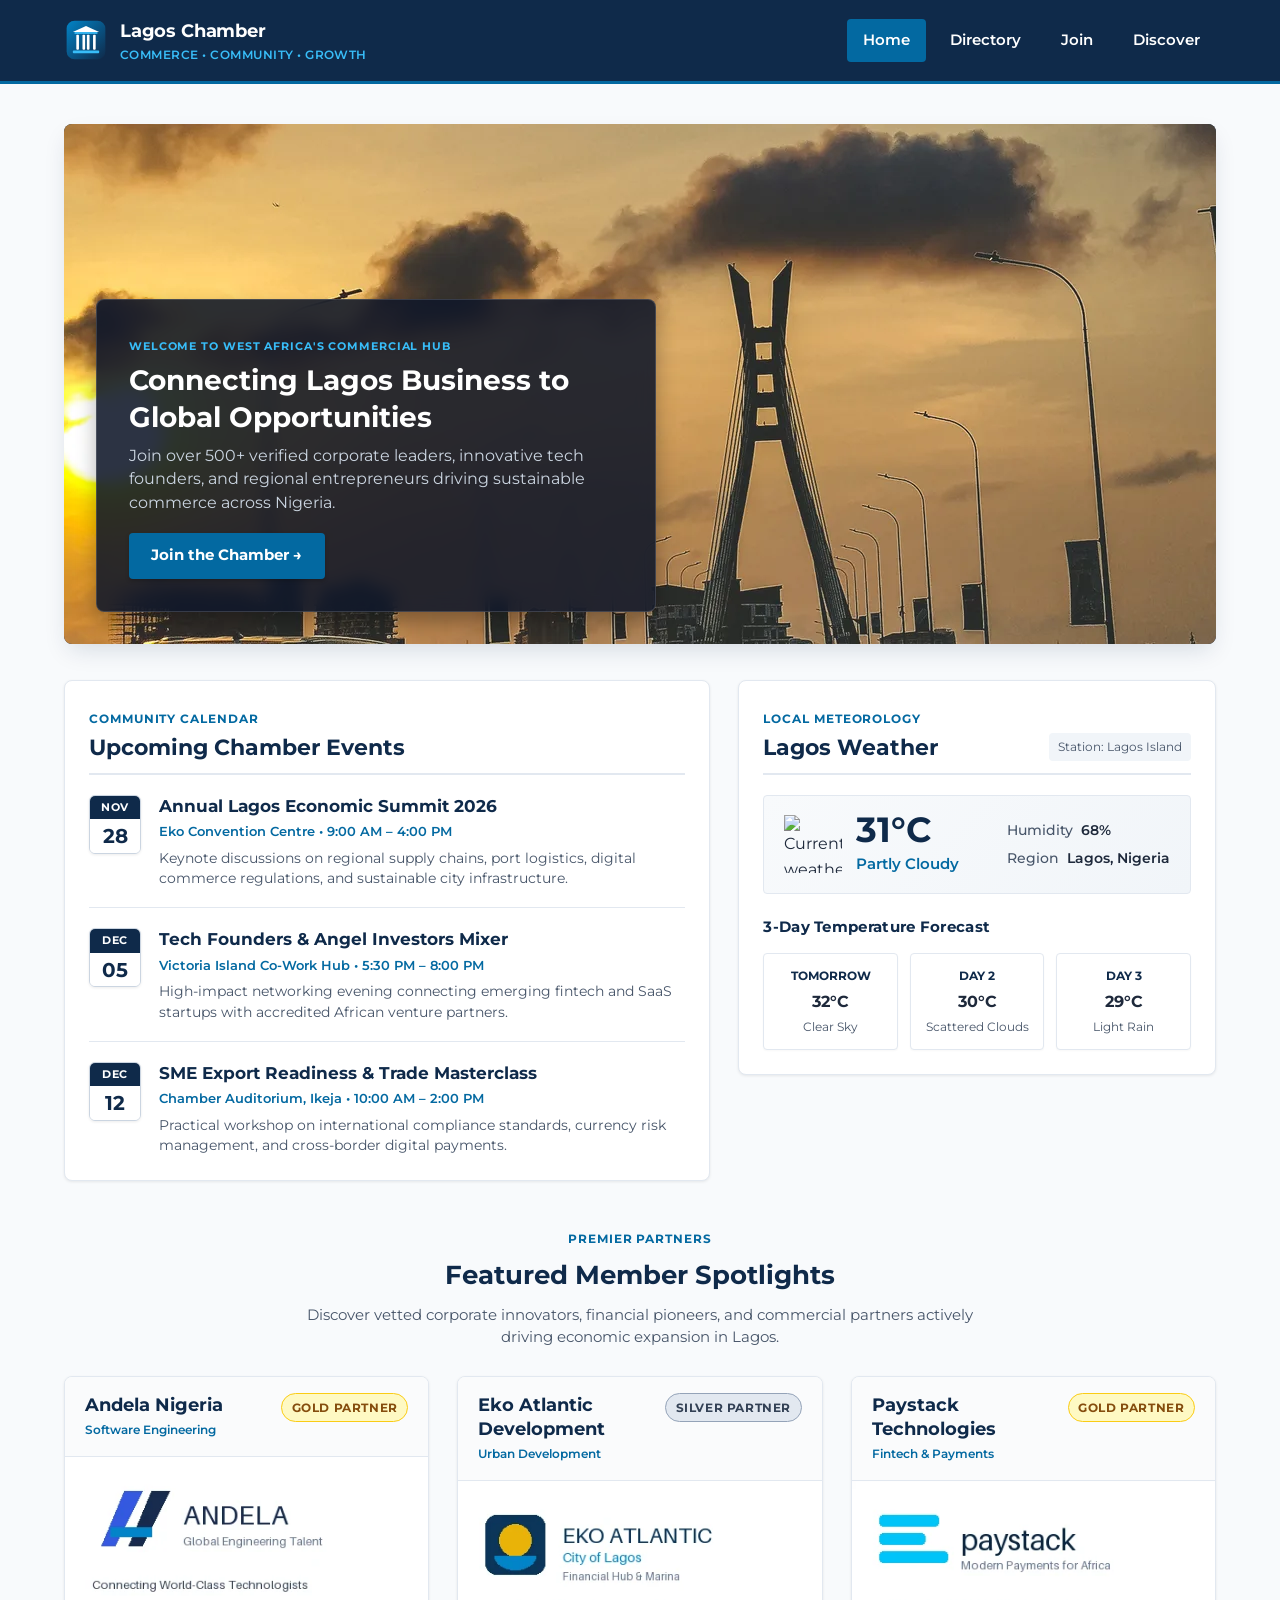
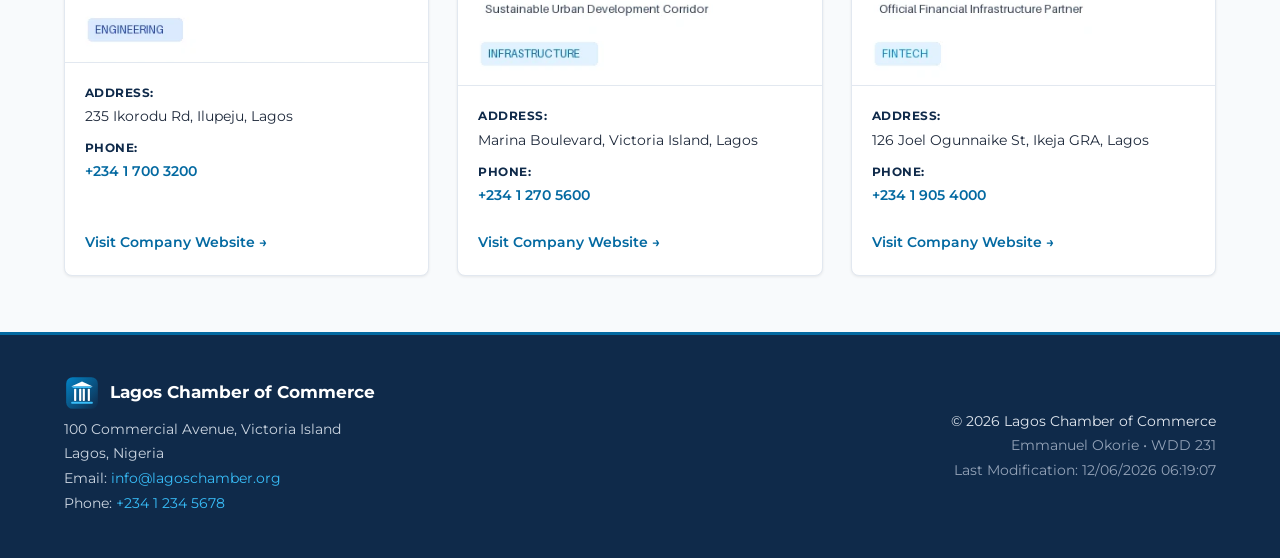
==== commit f8406511: "Elevate Chamber design with authentic Lagos photography, realistic corporate brand assets, and human" ====
--- a/chamber/index.html
+++ b/chamber/index.html
@@ -59,11 +59,12 @@
 
     <!-- Scalable Hero Banner with CTA Link positioned over image -->
     <section class="hero-container" aria-label="Chamber Welcome and Call to Action">
-      <img src="images/hero-lagos.webp" alt="Lagos City Skyline and Lagoon Business Corridor" class="hero-img" width="1200" height="520">
+      <img src="images/hero-lagos.webp" alt="Lagos Lekki-Ikoyi Link Bridge at twilight" class="hero-img" width="1200" height="520">
       <div class="hero-cta">
-        <h2>Building the Future of Lagos Commerce</h2>
-        <p>Join hundreds of visionary businesses, technology innovators, and community leaders driving prosperity across West Africa.</p>
-        <a href="join.html" class="btn-cta">Join the Chamber</a>
+        <span class="cta-kicker">WELCOME TO WEST AFRICA'S COMMERCIAL HUB</span>
+        <h2>Connecting Lagos Business to Global Opportunities</h2>
+        <p>Join over 500+ verified corporate leaders, innovative tech founders, and regional entrepreneurs driving sustainable commerce across Nigeria.</p>
+        <a href="join.html" class="btn-cta">Join the Chamber &rarr;</a>
       </div>
     </section>
 
@@ -71,30 +72,47 @@
     <div class="home-columns">
       <!-- Current Events Section -->
       <section class="events-card" aria-labelledby="events-heading">
-        <h2 id="events-heading">Upcoming Chamber Events</h2>
+        <div class="section-header-row">
+          <div>
+            <span class="section-tag">COMMUNITY CALENDAR</span>
+            <h2 id="events-heading">Upcoming Chamber Events</h2>
+          </div>
+        </div>
+
         <div class="events-list">
           <article class="event-item">
-            <div class="event-badge">Nov 28</div>
+            <div class="calendar-badge" role="img" aria-label="November 28">
+              <span class="cal-month">NOV</span>
+              <span class="cal-day">28</span>
+            </div>
             <div class="event-details">
-              <h3>Annual Lagos Economic Forum 2026</h3>
+              <h3>Annual Lagos Economic Summit 2026</h3>
               <p class="event-meta">Eko Convention Centre &bull; 9:00 AM &ndash; 4:00 PM</p>
-              <p class="event-snippet">Explore regional cross-border commerce, infrastructure investments, and pan-African trade opportunities.</p>
+              <p class="event-snippet">Keynote discussions on regional supply chains, port logistics, digital commerce regulations, and sustainable city infrastructure.</p>
             </div>
           </article>
+
           <article class="event-item">
-            <div class="event-badge">Dec 05</div>
+            <div class="calendar-badge" role="img" aria-label="December 5">
+              <span class="cal-month">DEC</span>
+              <span class="cal-day">05</span>
+            </div>
             <div class="event-details">
-              <h3>Tech Founders &amp; Angel Mixer</h3>
+              <h3>Tech Founders &amp; Angel Investors Mixer</h3>
               <p class="event-meta">Victoria Island Co-Work Hub &bull; 5:30 PM &ndash; 8:00 PM</p>
-              <p class="event-snippet">Connect high-growth technology startups with angel networks, venture partners, and corporate sponsors.</p>
+              <p class="event-snippet">High-impact networking evening connecting emerging fintech and SaaS startups with accredited African venture partners.</p>
             </div>
           </article>
+
           <article class="event-item">
-            <div class="event-badge">Dec 12</div>
+            <div class="calendar-badge" role="img" aria-label="December 12">
+              <span class="cal-month">DEC</span>
+              <span class="cal-day">12</span>
+            </div>
             <div class="event-details">
-              <h3>SME Export Readiness Masterclass</h3>
+              <h3>SME Export Readiness &amp; Trade Masterclass</h3>
               <p class="event-meta">Chamber Auditorium, Ikeja &bull; 10:00 AM &ndash; 2:00 PM</p>
-              <p class="event-snippet">Hands-on session on digital cross-border payments, packaging standards, and export logistics.</p>
+              <p class="event-snippet">Practical workshop on international compliance standards, currency risk management, and cross-border digital payments.</p>
             </div>
           </article>
         </div>
@@ -102,7 +120,14 @@
 
       <!-- Weather Section using OpenWeatherMap API -->
       <section class="weather-card" aria-labelledby="weather-heading">
-        <h2 id="weather-heading">Local Weather</h2>
+        <div class="section-header-row">
+          <div>
+            <span class="section-tag">LOCAL METEOROLOGY</span>
+            <h2 id="weather-heading">Lagos Weather</h2>
+          </div>
+          <span class="weather-station-tag">Station: Lagos Island</span>
+        </div>
+
         <div class="weather-box">
           <div class="current-weather">
             <img id="weather-icon" src="https://openweathermap.org/img/wn/02d@2x.png" alt="Current weather condition" width="64" height="64">
@@ -112,15 +137,21 @@
             </div>
           </div>
           <div class="weather-extra">
-            <p><strong>Humidity:</strong> <span id="humidity">--%</span></p>
-            <p><strong>Location:</strong> Lagos, Nigeria</p>
+            <div class="weather-stat">
+              <span class="stat-label">Humidity</span>
+              <span id="humidity" class="stat-value">--%</span>
+            </div>
+            <div class="weather-stat">
+              <span class="stat-label">Region</span>
+              <span class="stat-value">Lagos, Nigeria</span>
+            </div>
           </div>
         </div>
 
         <div class="forecast-section">
-          <h3>3-Day Forecast</h3>
+          <h3>3-Day Temperature Forecast</h3>
           <div id="forecast-container" class="forecast-grid">
-            <!-- Dynamically populated by home.js -->
+            <!-- Dynamically populated by home.js via OpenWeatherMap API -->
           </div>
         </div>
       </section>
@@ -128,7 +159,11 @@
 
     <!-- Member Spotlights Section (2-3 Gold or Silver Members randomly loaded) -->
     <section class="spotlights-section" aria-labelledby="spotlight-heading">
-      <h2 id="spotlight-heading">Member Spotlights</h2>
+      <div class="spotlights-header">
+        <span class="section-tag">PREMIER PARTNERS</span>
+        <h2 id="spotlight-heading">Featured Member Spotlights</h2>
+        <p class="spotlights-subtext">Discover vetted corporate innovators, financial pioneers, and commercial partners actively driving economic expansion in Lagos.</p>
+      </div>
       <div id="spotlight-container" class="spotlight-grid">
         <!-- Dynamically populated by home.js from data/members.json -->
       </div>
--- a/chamber/styles/small.css
+++ b/chamber/styles/small.css
@@ -273,7 +273,8 @@
 
 .grid-view .card-image-wrap {
   width: 100%;
-  background-color: #0f172a;
+  background-color: #ffffff;
+  border-bottom: 1px solid var(--border-light);
   overflow: hidden;
   display: flex;
   align-items: center;
@@ -530,7 +531,7 @@
 
 
 /* ==========================================================================
-   Home Page Styles (Hero, Events, Weather, Spotlights)
+   Home Page Styles (Hero, Events, Weather, Spotlights) - Human Crafted
    ========================================================================== */
 
 .visually-hidden {
@@ -545,14 +546,43 @@
   border: 0;
 }
 
+/* Section Tags */
+.section-tag {
+  display: inline-block;
+  font-size: 0.72rem;
+  font-weight: 700;
+  letter-spacing: 0.08em;
+  text-transform: uppercase;
+  color: var(--accent-color);
+  margin-bottom: 0.35rem;
+}
+
+.section-header-row {
+  display: flex;
+  justify-content: space-between;
+  align-items: flex-end;
+  margin-bottom: 1.25rem;
+  border-bottom: 2px solid var(--border-light);
+  padding-bottom: 0.75rem;
+  gap: 0.75rem;
+  flex-wrap: wrap;
+}
+
+.section-header-row h2 {
+  font-size: 1.35rem;
+  color: var(--primary-color);
+  margin: 0;
+  line-height: 1.25;
+}
+
 /* Scalable Hero Image Banner with Overlay CTA */
 .hero-container {
   position: relative;
   width: 100%;
   border-radius: var(--radius-md);
   overflow: hidden;
-  margin-bottom: 2rem;
-  box-shadow: var(--shadow-md);
+  margin-bottom: 2.25rem;
+  box-shadow: 0 10px 25px -5px rgba(15, 42, 74, 0.15);
   background-color: var(--primary-color);
 }
 
@@ -562,7 +592,7 @@
   display: block;
   object-fit: cover;
   aspect-ratio: 16 / 9;
-  max-height: 480px;
+  max-height: 520px;
 }
 
 .hero-cta {
@@ -570,59 +600,72 @@
   bottom: 1rem;
   left: 1rem;
   right: 1rem;
-  background-color: rgba(15, 42, 74, 0.92);
-  color: var(--text-light);
-  padding: 1.25rem;
+  background: rgba(15, 23, 42, 0.88);
+  backdrop-filter: blur(8px);
+  -webkit-backdrop-filter: blur(8px);
+  color: var(--text-light);
+  padding: 1.35rem 1.25rem;
   border-radius: var(--radius-md);
-  border-left: 4px solid var(--accent-light);
-  box-shadow: var(--shadow-md);
+  border: 1px solid rgba(255, 255, 255, 0.15);
+  box-shadow: 0 10px 20px rgba(0, 0, 0, 0.3);
+}
+
+.cta-kicker {
+  display: inline-block;
+  font-size: 0.7rem;
+  font-weight: 700;
+  letter-spacing: 0.08em;
+  color: var(--accent-light);
+  margin-bottom: 0.4rem;
+  text-transform: uppercase;
 }
 
 .hero-cta h2 {
-  font-size: 1.25rem;
-  font-weight: 700;
-  margin: 0 0 0.5rem;
+  font-size: 1.28rem;
+  font-weight: 700;
+  margin: 0 0 0.55rem;
   color: var(--text-light);
   line-height: 1.3;
 }
 
 .hero-cta p {
-  font-size: 0.9rem;
-  margin: 0 0 1rem;
-  color: #e2e8f0;
+  font-size: 0.88rem;
+  margin: 0 0 1.15rem;
+  color: #cbd5e1;
   line-height: 1.5;
 }
 
 .btn-cta {
-  display: inline-block;
+  display: inline-flex;
+  align-items: center;
+  gap: 0.5rem;
   background-color: var(--accent-color);
   color: var(--text-light);
   font-weight: 700;
   text-decoration: none;
-  padding: 0.65rem 1.4rem;
+  padding: 0.7rem 1.4rem;
   border-radius: var(--radius-sm);
-  font-size: 0.95rem;
-  transition: background-color 0.2s ease, transform 0.2s ease;
-  box-shadow: var(--shadow-sm);
+  font-size: 0.92rem;
+  transition: all 0.2s ease;
+  box-shadow: 0 2px 4px rgba(0, 0, 0, 0.2);
 }
 
 .btn-cta:hover,
 .btn-cta:focus-visible {
   background-color: var(--accent-hover);
-  transform: translateY(-2px);
+  transform: translateX(3px);
   outline: 2px solid var(--accent-light);
   outline-offset: 2px;
 }
 
-/* Home Multi-Column Container */
+/* Home Multi-Column Layout */
 .home-columns {
   display: flex;
   flex-direction: column;
   gap: 2rem;
-  margin-bottom: 2.5rem;
-}
-
-/* Cards (Events & Weather) */
+  margin-bottom: 2.75rem;
+}
+
 .events-card,
 .weather-card {
   background-color: var(--bg-card);
@@ -632,16 +675,7 @@
   box-shadow: var(--shadow-sm);
 }
 
-.events-card h2,
-.weather-card h2 {
-  font-size: 1.35rem;
-  color: var(--primary-color);
-  margin: 0 0 1.25rem;
-  border-bottom: 2px solid var(--border-light);
-  padding-bottom: 0.5rem;
-}
-
-/* Current Events */
+/* Calendar Date Badge */
 .events-list {
   display: flex;
   flex-direction: column;
@@ -650,9 +684,9 @@
 
 .event-item {
   display: flex;
-  gap: 1rem;
+  gap: 1.15rem;
   align-items: flex-start;
-  padding-bottom: 1rem;
+  padding-bottom: 1.15rem;
   border-bottom: 1px solid var(--border-light);
 }
 
@@ -661,27 +695,45 @@
   padding-bottom: 0;
 }
 
-.event-badge {
+.calendar-badge {
+  flex-shrink: 0;
+  width: 52px;
+  border-radius: 6px;
+  overflow: hidden;
+  box-shadow: var(--shadow-sm);
+  border: 1px solid var(--border-color);
+  text-align: center;
+}
+
+.cal-month {
+  display: block;
   background-color: var(--primary-color);
-  color: var(--accent-light);
-  font-weight: 700;
-  font-size: 0.8rem;
-  padding: 0.5rem 0.65rem;
-  border-radius: var(--radius-sm);
-  text-align: center;
-  white-space: nowrap;
+  color: var(--text-light);
+  font-size: 0.68rem;
+  font-weight: 700;
+  letter-spacing: 0.05em;
+  padding: 0.2rem 0;
+}
+
+.cal-day {
+  display: block;
+  background-color: #ffffff;
+  color: var(--primary-color);
+  font-size: 1.25rem;
+  font-weight: 700;
   line-height: 1.2;
+  padding: 0.3rem 0;
 }
 
 .event-details h3 {
   font-size: 1.05rem;
   color: var(--primary-color);
   margin: 0 0 0.25rem;
-  line-height: 1.3;
+  line-height: 1.35;
 }
 
 .event-meta {
-  font-size: 0.85rem;
+  font-size: 0.82rem;
   color: var(--accent-color);
   font-weight: 600;
   margin: 0 0 0.35rem;
@@ -694,55 +746,83 @@
   line-height: 1.45;
 }
 
-/* Weather Component */
+/* Weather Station UI */
+.weather-station-tag {
+  font-size: 0.78rem;
+  color: var(--text-muted);
+  background-color: #f1f5f9;
+  padding: 0.25rem 0.55rem;
+  border-radius: var(--radius-sm);
+}
+
 .weather-box {
   display: flex;
   flex-wrap: wrap;
   justify-content: space-between;
   align-items: center;
   gap: 1rem;
-  background-color: #f1f5f9;
+  background: linear-gradient(135deg, #f8fafc 0%, #f1f5f9 100%);
+  border: 1px solid var(--border-light);
   padding: 1rem 1.25rem;
   border-radius: var(--radius-sm);
-  margin-bottom: 1.25rem;
+  margin-bottom: 1.35rem;
 }
 
 .current-weather {
   display: flex;
   align-items: center;
-  gap: 0.75rem;
+  gap: 0.85rem;
 }
 
 .current-weather img {
-  display: block;
-  width: 64px;
-  height: 64px;
+  width: 58px;
+  height: 58px;
+  display: block;
 }
 
 .weather-temp {
-  font-size: 2rem;
+  font-size: 2.2rem;
   font-weight: 700;
   color: var(--primary-color);
   line-height: 1;
 }
 
 .weather-desc {
+  font-size: 0.92rem;
+  color: var(--accent-color);
+  font-weight: 600;
+  margin: 0.25rem 0 0;
+}
+
+.weather-extra {
+  display: flex;
+  flex-direction: column;
+  gap: 0.35rem;
+}
+
+.weather-stat {
+  display: flex;
+  align-items: center;
+  gap: 0.5rem;
+  font-size: 0.86rem;
+}
+
+.stat-label {
+  color: var(--text-muted);
+  font-weight: 500;
+}
+
+.stat-value {
+  color: var(--text-main);
+  font-weight: 600;
+}
+
+.forecast-section h3 {
   font-size: 0.95rem;
-  color: var(--accent-color);
-  font-weight: 600;
-  margin: 0.25rem 0 0;
-}
-
-.weather-extra p {
-  font-size: 0.88rem;
-  margin: 0.2rem 0;
-  color: var(--text-main);
-}
-
-.forecast-section h3 {
-  font-size: 1.05rem;
+  font-weight: 700;
+  letter-spacing: 0.02em;
   color: var(--primary-color);
-  margin: 0 0 0.75rem;
+  margin: 0 0 0.85rem;
 }
 
 .forecast-grid {
@@ -752,7 +832,7 @@
 }
 
 .forecast-day {
-  background-color: #f8fafc;
+  background-color: #ffffff;
   border: 1px solid var(--border-light);
   border-radius: var(--radius-sm);
   padding: 0.75rem 0.5rem;
@@ -760,11 +840,12 @@
   display: flex;
   flex-direction: column;
   align-items: center;
-  gap: 0.25rem;
+  gap: 0.2rem;
+  box-shadow: 0 1px 2px rgba(0, 0, 0, 0.03);
 }
 
 .forecast-label {
-  font-size: 0.82rem;
+  font-size: 0.78rem;
   font-weight: 700;
   color: var(--primary-color);
   text-transform: uppercase;
@@ -778,11 +859,12 @@
 
 .forecast-temp {
   font-size: 1rem;
+  font-weight: 700;
   color: var(--text-main);
 }
 
 .forecast-desc {
-  font-size: 0.75rem;
+  font-size: 0.72rem;
   color: var(--text-muted);
   text-transform: capitalize;
 }
@@ -792,11 +874,23 @@
   margin-top: 1rem;
 }
 
-.spotlights-section h2 {
-  font-size: 1.5rem;
+.spotlights-header {
+  text-align: center;
+  max-width: 680px;
+  margin: 0 auto 1.75rem;
+}
+
+.spotlights-header h2 {
+  font-size: 1.65rem;
   color: var(--primary-color);
-  margin: 0 0 1.25rem;
-  text-align: center;
+  margin: 0 0 0.5rem;
+}
+
+.spotlights-subtext {
+  font-size: 0.92rem;
+  color: var(--text-muted);
+  margin: 0;
+  line-height: 1.5;
 }
 
 .spotlight-grid {
@@ -817,20 +911,25 @@
 }
 
 .spotlight-card:hover {
-  transform: translateY(-3px);
-  box-shadow: var(--shadow-md);
+  transform: translateY(-4px);
+  box-shadow: 0 12px 20px -5px rgba(0, 0, 0, 0.08);
   border-color: var(--border-color);
 }
 
 .spotlight-header {
-  padding: 0.85rem 1.25rem;
+  padding: 1rem 1.25rem;
   display: flex;
   justify-content: space-between;
-  align-items: center;
+  align-items: flex-start;
   border-bottom: 1px solid var(--border-light);
   background-color: #fafbfc;
-  gap: 0.5rem;
-  flex-wrap: wrap;
+  gap: 0.75rem;
+}
+
+.spotlight-title-group {
+  display: flex;
+  flex-direction: column;
+  gap: 0.2rem;
 }
 
 .spotlight-title {
@@ -838,15 +937,20 @@
   color: var(--primary-color);
   margin: 0;
   font-weight: 700;
+  line-height: 1.3;
+}
+
+.spotlight-category {
+  font-size: 0.78rem;
+  color: var(--accent-color);
+  font-weight: 600;
 }
 
 .spotlight-image-wrap {
   width: 100%;
-  background-color: #0f172a;
+  background-color: #ffffff;
   overflow: hidden;
-  display: flex;
-  align-items: center;
-  justify-content: center;
+  border-bottom: 1px solid var(--border-light);
 }
 
 .spotlight-image-wrap img {
@@ -861,24 +965,37 @@
   padding: 1.25rem;
   display: flex;
   flex-direction: column;
-  gap: 0.4rem;
+  gap: 0.65rem;
   flex: 1;
 }
 
-.spotlight-body p {
-  font-size: 0.9rem;
-  margin: 0;
+.spotlight-detail-item {
+  display: flex;
+  flex-direction: column;
+  gap: 0.15rem;
+  font-size: 0.88rem;
+}
+
+.detail-label {
+  font-weight: 700;
+  color: var(--primary-color);
+  font-size: 0.78rem;
+  text-transform: uppercase;
+  letter-spacing: 0.04em;
+}
+
+.detail-text {
   color: var(--text-main);
 }
 
-.spotlight-body a {
+.spotlight-link {
   color: var(--accent-color);
   text-decoration: none;
   font-weight: 600;
 }
 
-.spotlight-body a:hover,
-.spotlight-body a:focus-visible {
+.spotlight-link:hover,
+.spotlight-link:focus-visible {
   text-decoration: underline;
 }
 
@@ -887,8 +1004,19 @@
   padding-top: 0.75rem;
 }
 
-.spotlight-website a {
+.btn-website {
   display: inline-block;
   color: var(--accent-color);
   font-weight: 600;
-}
+  font-size: 0.9rem;
+  text-decoration: none;
+  transition: all 0.2s ease;
+}
+
+.btn-website:hover,
+.btn-website:focus-visible {
+  color: var(--accent-hover);
+  text-decoration: underline;
+  transform: translateX(2px);
+}
+
